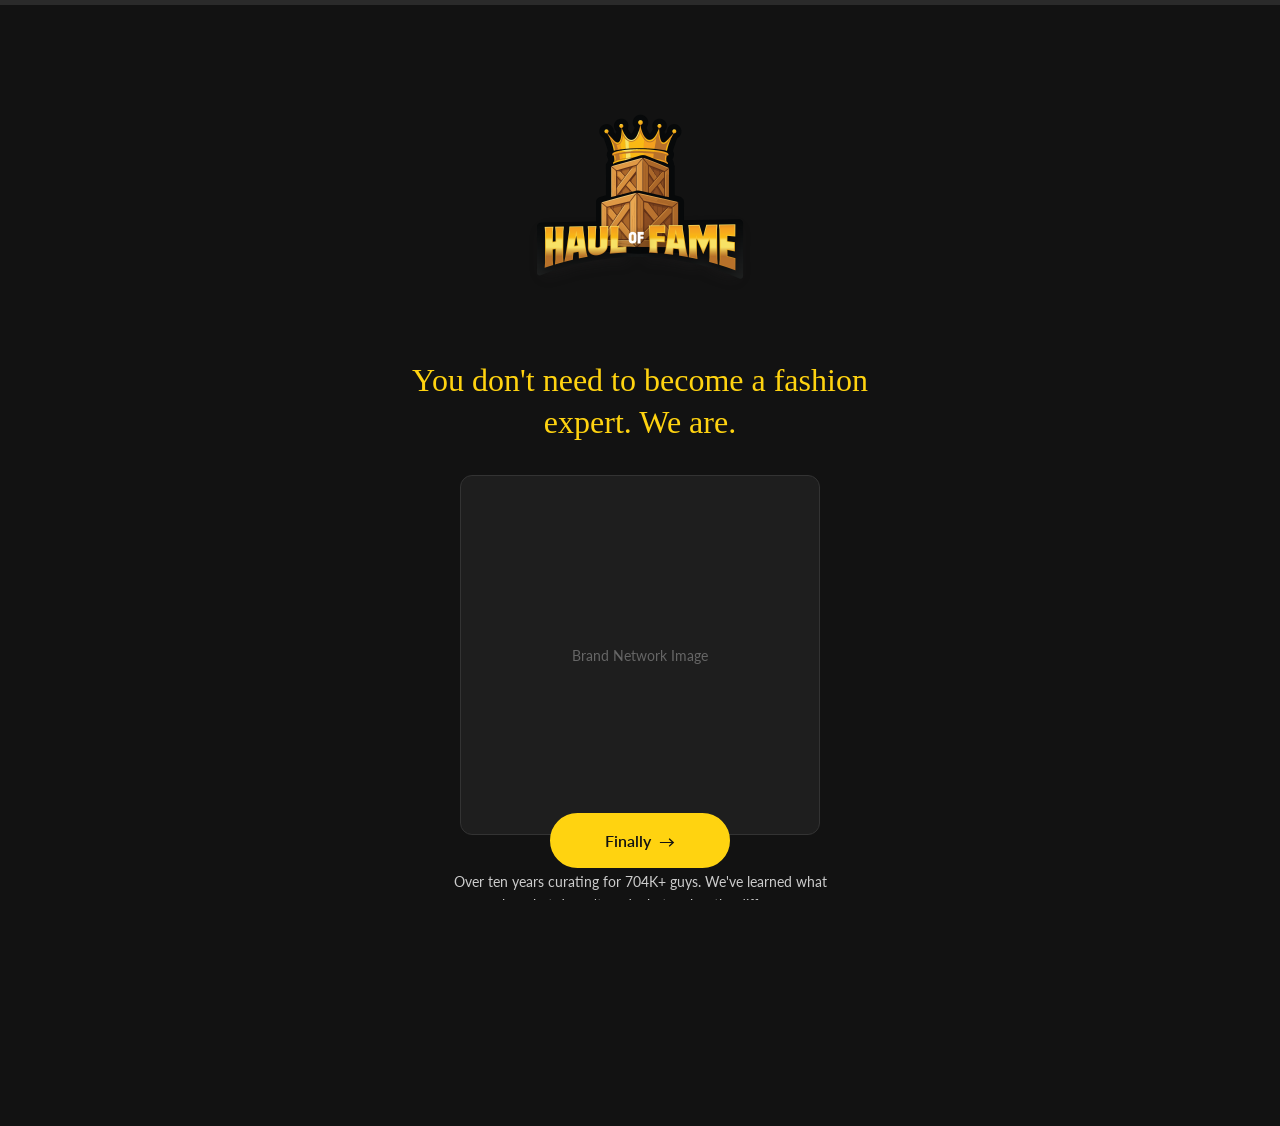
==== quiz.html @ 908c9663 "Add quiz flow, dark theme rebrand, Drawbridge tasks 99-100 - Built 19-step subscription quiz (quiz.h" ====
<!DOCTYPE html>
<html lang="en">
<head>
  <meta charset="UTF-8" />
  <meta name="viewport" content="width=device-width, initial-scale=1.0" />
  <title>Style Quiz | Haul of Fame</title>
  <meta name="description" content="Take the Haul of Fame StyleDNA quiz and discover your perfect subscription plan." />
  <link href="imgs/Starter.png" rel="shortcut icon" type="image/x-icon" />
  <link href="imgs/Starter.png" rel="apple-touch-icon" />

  <!-- Fonts -->
  <link rel="preconnect" href="https://fonts.googleapis.com" />
  <link rel="preconnect" href="https://fonts.gstatic.com" crossorigin />
  <link href="https://fonts.googleapis.com/css2?family=Lato:wght@300;400;700;900&family=Montserrat:wght@400;500;600;700&family=Permanent+Marker&display=swap" rel="stylesheet" />

  <!-- Styles -->
  <link href="css/swiper-bundle.min.css" rel="stylesheet" />
  <link href="css/quiz.css" rel="stylesheet" />
</head>
<body id="qz-body">

  <!-- Progress Bar -->
  <div id="qz-progress-bar">
    <div id="qz-progress-fill"></div>
  </div>

  <!-- Back Button (global, shown on steps 1+) -->
  <button id="qz-back-btn" class="qz-back-btn" aria-label="Go back" style="display:none;">
    <svg width="20" height="20" viewBox="0 0 20 20" fill="none"><path d="M13 16L7 10L13 4" stroke="currentColor" stroke-width="2" stroke-linecap="round" stroke-linejoin="round"/></svg>
  </button>

  <!-- Main Container -->
  <div id="qz-container">

    <!-- ============================================
         STEP 0: INTRO CAROUSEL (6 slides)
         ============================================ -->
    <section id="qz-carousel" class="qz-step" data-step="0">
      <div class="qz-step-content">
        <div class="qz-logo"><img src="imgs/Logo_PNG_Colored_HOF.png" alt="Haul of Fame" /></div>
        <div id="qz-carousel-swiper" class="swiper">
          <div class="swiper-wrapper">

            <!-- Slide 1: Brand Network -->
            <div class="swiper-slide">
              <h1 class="qz-headline">You don't need to become a fashion expert. We are.</h1>
              <div class="qz-img-placeholder" id="qz-slide-img-1">
                <span>Brand Network Image</span>
              </div>
              <p class="qz-carousel-text">Over ten years curating for 704K+ guys. We've learned what works, what doesn't, and what makes the difference.</p>
            </div>

            <!-- Slide 2: Curation -->
            <div class="swiper-slide">
              <h1 class="qz-headline">We Show You Options. You Choose What Ships.</h1>
              <div class="qz-img-placeholder" id="qz-slide-img-2">
                <span>Clothing Options Image</span>
              </div>
              <p class="qz-carousel-text">See everything before it ships. Swap anything you don't like.</p>
            </div>

            <!-- Slide 3: Feedback -->
            <div class="swiper-slide">
              <h1 class="qz-headline">Every Choice You Make Teaches Us More About You.</h1>
              <div class="qz-img-placeholder" id="qz-slide-img-3">
                <span>Feedback Loop Image</span>
              </div>
              <p class="qz-carousel-text">704K+ guys have taught us patterns. Your feedback makes our recommendations smarter. You get better style, we get better at helping you.</p>
            </div>

            <!-- Slide 4: Value -->
            <div class="swiper-slide">
              <h1 class="qz-headline">Better Style Shouldn't Cost a Fortune or Feel Scary.</h1>
              <div class="qz-img-placeholder" id="qz-slide-img-4">
                <span>Membership Value Image</span>
              </div>
              <p class="qz-carousel-text">We cut out middlemen and partner directly with brands, passing the savings to you. Preview everything before it ships. Cancel anytime. You're in complete control.</p>
            </div>

            <!-- Slide 5: Transformation -->
            <div class="swiper-slide">
              <h1 class="qz-headline">"I Have Nothing to Wear" to "I Always Look Good."</h1>
              <div class="qz-img-placeholder" id="qz-slide-img-5">
                <span>Before/After Image</span>
              </div>
              <p class="qz-carousel-text">Better dates. Better meetings. Better days. When you look good consistently, everything else gets easier.</p>
            </div>

            <!-- Slide 6: StyleDNA -->
            <div class="swiper-slide">
              <h1 class="qz-headline">Ready to Unlock Your StyleDNA?</h1>
              <p class="qz-subtext" style="margin-bottom:12px;">We've shown you how we help guys look better. Now let's talk about YOU.</p>
              <div class="qz-img-placeholder" id="qz-slide-img-6">
                <span>StyleDNA Image</span>
              </div>
              <p class="qz-carousel-text">These questions help us know what looks good on you - your build, what you like, how you live.</p>
            </div>

          </div>
          <div class="swiper-pagination" id="qz-carousel-dots"></div>
        </div>
      </div>
      <button id="qz-carousel-btn" class="qz-btn-primary">Finally <span class="qz-arrow">&rarr;</span></button>
    </section>

    <!-- ============================================
         STEP 1: Q1 - What matters most?
         ============================================ -->
    <section id="qz-q1" class="qz-step" data-step="1">
      <div class="qz-step-content">
        <h1 class="qz-headline">You're here for a reason &mdash; better style, better fit, or better value.</h1>
        <h2 class="qz-question-label">What matters most to you?</h2>
        <div class="qz-options-grid qz-grid-2x2">
          <button class="qz-option-card" data-value="saving-time" id="qz-q1-opt1">Saving time</button>
          <button class="qz-option-card" data-value="dressing-better" id="qz-q1-opt2">Dressing better for less</button>
          <button class="qz-option-card" data-value="finding-brands" id="qz-q1-opt3">Finding better brands &amp; fits</button>
          <button class="qz-option-card" data-value="confidence" id="qz-q1-opt4">Building confidence</button>
        </div>
      </div>
      <button class="qz-btn-primary qz-btn-next qz-btn-disabled" disabled>Next <span class="qz-arrow">&rarr;</span></button>
    </section>

    <!-- ============================================
         STEP 2: Q2 - Primary style
         ============================================ -->
    <section id="qz-q2" class="qz-step" data-step="2">
      <div class="qz-step-content">
        <h1 class="qz-headline">Your style is a signal.</h1>
        <p class="qz-subtext">It doesn't just reflect who you are &mdash; it trains people how to treat you. We help you send the right signal, without the stress of figuring it out alone.</p>
        <h2 class="qz-question-label">What's your primary style?</h2>
        <div class="qz-options-grid qz-grid-1col">
          <button class="qz-option-card" data-value="contemporary" id="qz-q2-opt1">
            <span class="qz-option-title">Contemporary</span>
            <span class="qz-option-desc">Minimalist, timeless pieces</span>
          </button>
          <button class="qz-option-card" data-value="streetwear" id="qz-q2-opt2">
            <span class="qz-option-title">Streetwear</span>
            <span class="qz-option-desc">Urban, hip hop-inspired fit</span>
          </button>
          <button class="qz-option-card" data-value="heritage" id="qz-q2-opt3">
            <span class="qz-option-title">Heritage</span>
            <span class="qz-option-desc">Retro, creative, standout pieces</span>
          </button>
        </div>
      </div>
      <button class="qz-btn-primary qz-btn-next qz-btn-disabled" disabled>Next <span class="qz-arrow">&rarr;</span></button>
    </section>

    <!-- ============================================
         STEP 3: COMPLIMENT
         ============================================ -->
    <section id="qz-compliment" class="qz-step" data-step="3">
      <div class="qz-step-content">
        <h1 class="qz-headline">Great choice &mdash; style is personal, but confidence is universal.</h1>

        <!-- Streetwear variant -->
        <div class="qz-compliment-variant" data-style="streetwear">
          <div class="qz-img-placeholder" style="aspect-ratio:4/3;">
            <span>Streetwear Models Image</span>
          </div>
          <h2 class="qz-question-label" style="margin-top:16px;">STREETWEAR</h2>
        </div>

        <!-- Contemporary variant -->
        <div class="qz-compliment-variant" data-style="contemporary" style="display:none;">
          <div class="qz-img-placeholder" style="aspect-ratio:4/3;">
            <span>Contemporary Models Image</span>
          </div>
          <h2 class="qz-question-label" style="margin-top:16px;">CONTEMPORARY</h2>
        </div>

        <!-- Heritage variant -->
        <div class="qz-compliment-variant" data-style="heritage" style="display:none;">
          <div class="qz-img-placeholder" style="aspect-ratio:4/3;">
            <span>Heritage Models Image</span>
          </div>
          <h2 class="qz-question-label" style="margin-top:16px;">HERITAGE</h2>
        </div>

        <p class="qz-subtext">We've styled over 1 million boxes, and here's what we've learned: The #1 reason members stick around? The fit. When it fits right, it feels right. And when you feel right, you show up different.</p>
      </div>
      <button class="qz-btn-primary qz-btn-next">Next <span class="qz-arrow">&rarr;</span></button>
    </section>

    <!-- ============================================
         STEP 4: Q3 - Bottoms fit
         ============================================ -->
    <section id="qz-q3" class="qz-step" data-step="4">
      <div class="qz-step-content">
        <h1 class="qz-headline">Fit is quiet status.</h1>
        <p class="qz-subtext">Fit isn't just about comfort, it's about how you show up. When it's right, people notice &mdash; even if they don't know why.</p>
        <h2 class="qz-question-label">How do you like your bottoms to fit?</h2>
        <div class="qz-options-grid qz-grid-1col">
          <button class="qz-option-card" data-value="skinny-slim" id="qz-q3-opt1">
            <span class="qz-option-title">Skinny / Slim</span>
            <span class="qz-option-desc">Fitted, tapered, sharper silhouette</span>
          </button>
          <button class="qz-option-card" data-value="straight" id="qz-q3-opt2">
            <span class="qz-option-title">Straight</span>
            <span class="qz-option-desc">Balanced, classic, clean line</span>
          </button>
          <button class="qz-option-card" data-value="relaxed" id="qz-q3-opt3">
            <span class="qz-option-title">Relaxed</span>
            <span class="qz-option-desc">Looser fit, laid-back energy</span>
          </button>
        </div>
      </div>
      <button class="qz-btn-primary qz-btn-next qz-btn-disabled" disabled>Next <span class="qz-arrow">&rarr;</span></button>
    </section>

    <!-- ============================================
         STEP 5: Q4 - Colors
         ============================================ -->
    <section id="qz-q4" class="qz-step" data-step="5">
      <div class="qz-step-content">
        <h1 class="qz-headline">Colors carry energy.</h1>
        <p class="qz-subtext">Every color carries a vibe. Neutrals blend in. Bolds stand out. The right mix? That's how people remember you.</p>
        <h2 class="qz-question-label">What colors do you like?</h2>
        <div class="qz-options-grid qz-grid-1col">
          <button class="qz-option-card" data-value="neutral" id="qz-q4-opt1">
            <span class="qz-option-title">Neutral</span>
            <span class="qz-option-desc">Clean, understated, low-key</span>
          </button>
          <button class="qz-option-card" data-value="bold" id="qz-q4-opt2">
            <span class="qz-option-title">Bold</span>
            <span class="qz-option-desc">Bright, vivid, attention-grabbing</span>
          </button>
          <button class="qz-option-card" data-value="both" id="qz-q4-opt3">
            <span class="qz-option-title">Both</span>
            <span class="qz-option-desc">Mix of chill and standout pieces</span>
          </button>
        </div>
      </div>
      <button class="qz-btn-primary qz-btn-next qz-btn-disabled" disabled>Next <span class="qz-arrow">&rarr;</span></button>
    </section>

    <!-- ============================================
         STEP 6: Q5 - Designs
         ============================================ -->
    <section id="qz-q5" class="qz-step" data-step="6">
      <div class="qz-step-content">
        <h1 class="qz-headline">Designs say what you're about &mdash; without saying a word.</h1>
        <h2 class="qz-question-label">What kind of designs feel most like you?</h2>
        <div class="qz-options-grid qz-grid-1col">
          <button class="qz-option-card" data-value="clean" id="qz-q5-opt1">
            <span class="qz-option-title">Clean</span>
            <span class="qz-option-desc">Clean, simple, low-key logos &amp; prints</span>
          </button>
          <button class="qz-option-card" data-value="graphic" id="qz-q5-opt2">
            <span class="qz-option-title">Graphic</span>
            <span class="qz-option-desc">Bold designs, standout energy</span>
          </button>
          <button class="qz-option-card" data-value="both" id="qz-q5-opt3">
            <span class="qz-option-title">Both</span>
            <span class="qz-option-desc">Open to all styles, all moods</span>
          </button>
        </div>
      </div>
      <button class="qz-btn-primary qz-btn-next qz-btn-disabled" disabled>Next <span class="qz-arrow">&rarr;</span></button>
    </section>

    <!-- ============================================
         STEP 7: TIP 1
         ============================================ -->
    <section id="qz-tip1" class="qz-step" data-step="7">
      <div class="qz-step-content">
        <h1 class="qz-headline">Color. Design. Fit. Check.</h1>
        <p class="qz-subtext">93% of members say the main reason they stay is because we nail the fit. A perfect fit = confidence, energy, vibes.</p>
        <div class="qz-img-placeholder" style="max-width:300px; aspect-ratio:3/4;">
          <span>Tip Photo 1</span>
        </div>
      </div>
      <button class="qz-btn-primary qz-btn-next">Next <span class="qz-arrow">&rarr;</span></button>
    </section>

    <!-- ============================================
         STEP 8: Q6 - Top size
         ============================================ -->
    <section id="qz-q6" class="qz-step" data-step="8">
      <div class="qz-step-content">
        <h1 class="qz-headline">Fit isn't just comfort &mdash; it's competence.</h1>
        <p class="qz-subtext">We fine-tune each piece to help you feel sharper, stronger, and ready to move. Literally.</p>
        <h2 class="qz-question-label">What's your preferred top size?</h2>
        <div class="qz-options-grid qz-grid-2col">
          <button class="qz-option-pill" data-value="xs" id="qz-q6-xs">X-Small</button>
          <button class="qz-option-pill" data-value="s" id="qz-q6-s">Small</button>
          <button class="qz-option-pill" data-value="m" id="qz-q6-m">Medium</button>
          <button class="qz-option-pill" data-value="l" id="qz-q6-l">Large</button>
          <button class="qz-option-pill" data-value="xl" id="qz-q6-xl">X-Large</button>
          <button class="qz-option-pill" data-value="2xl" id="qz-q6-2xl">2X-Large</button>
          <button class="qz-option-pill" data-value="3xl" id="qz-q6-3xl" style="grid-column: span 2;">3X-Large</button>
        </div>
      </div>
      <button class="qz-btn-primary qz-btn-next qz-btn-disabled" disabled>Next <span class="qz-arrow">&rarr;</span></button>
    </section>

    <!-- ============================================
         STEP 9: Q7 - Waist + Pant length
         ============================================ -->
    <section id="qz-q7" class="qz-step" data-step="9">
      <div class="qz-step-content">
        <h1 class="qz-headline">People feel when your fit is off.</h1>
        <p class="qz-subtext">We fix that. Because quiet confidence starts with pants that actually fit.</p>

        <h2 class="qz-question-label">What's your waist size?</h2>
        <div class="qz-options-grid qz-grid-3col" data-group="waistSize">
          <button class="qz-option-pill" data-value="28">28</button>
          <button class="qz-option-pill" data-value="29">29</button>
          <button class="qz-option-pill" data-value="30">30</button>
          <button class="qz-option-pill" data-value="31">31</button>
          <button class="qz-option-pill" data-value="32">32</button>
          <button class="qz-option-pill" data-value="33">33</button>
          <button class="qz-option-pill" data-value="34">34</button>
          <button class="qz-option-pill" data-value="36">36</button>
          <button class="qz-option-pill" data-value="38">38</button>
          <button class="qz-option-pill" data-value="40">40</button>
          <button class="qz-option-pill" data-value="42">42</button>
          <button class="qz-option-pill" data-value="44">44</button>
        </div>

        <h2 class="qz-question-label" style="margin-top:24px;">What's your desired pant length?</h2>
        <div class="qz-options-grid qz-grid-3col" data-group="pantLength">
          <button class="qz-option-pill" data-value="30">30</button>
          <button class="qz-option-pill" data-value="32">32</button>
          <button class="qz-option-pill" data-value="34">34</button>
        </div>
      </div>
      <button class="qz-btn-primary qz-btn-next qz-btn-disabled" disabled>Next <span class="qz-arrow">&rarr;</span></button>
    </section>

    <!-- ============================================
         STEP 10: Q8 - Shoe size
         ============================================ -->
    <section id="qz-q8" class="qz-step" data-step="10">
      <div class="qz-step-content">
        <h1 class="qz-headline">Your shoes finish the story.</h1>
        <p class="qz-subtext">We help you build full fits &mdash; not half-baked looks.</p>
        <h2 class="qz-question-label">What's your shoe size?</h2>
        <div class="qz-options-grid qz-grid-3col">
          <button class="qz-option-pill" data-value="7">7</button>
          <button class="qz-option-pill" data-value="7.5">7.5</button>
          <button class="qz-option-pill" data-value="8">8</button>
          <button class="qz-option-pill" data-value="8.5">8.5</button>
          <button class="qz-option-pill" data-value="9">9</button>
          <button class="qz-option-pill" data-value="9.5">9.5</button>
          <button class="qz-option-pill" data-value="10">10</button>
          <button class="qz-option-pill" data-value="10.5">10.5</button>
          <button class="qz-option-pill" data-value="11">11</button>
          <button class="qz-option-pill" data-value="11.5">11.5</button>
          <button class="qz-option-pill" data-value="12">12</button>
          <button class="qz-option-pill" data-value="13">13</button>
          <button class="qz-option-pill" data-value="14">14</button>
          <button class="qz-option-pill" data-value="other">Other</button>
        </div>
      </div>
      <button class="qz-btn-primary qz-btn-next qz-btn-disabled" disabled>Next <span class="qz-arrow">&rarr;</span></button>
    </section>

    <!-- ============================================
         STEP 11: Q9 - Height + Weight sliders
         ============================================ -->
    <section id="qz-q9" class="qz-step" data-step="11">
      <div class="qz-step-content">
        <h1 class="qz-headline">Brands use size charts &mdash; we use your measurements.</h1>
        <p class="qz-subtext">So you get what actually fits.</p>

        <div class="qz-slider-group">
          <h2 class="qz-question-label" style="text-align:left;">What's your height?</h2>
          <div class="qz-slider-header">
            <span class="qz-slider-label">Height</span>
            <span class="qz-slider-value" id="qz-height-value">5'8"</span>
          </div>
          <input type="range" class="qz-range" id="qz-height-slider" min="58" max="80" value="68" step="1" />
          <div class="qz-slider-hint" id="qz-height-hint">5'8"</div>
        </div>

        <div class="qz-slider-group">
          <h2 class="qz-question-label" style="text-align:left;">What's your weight?</h2>
          <div class="qz-slider-header">
            <span class="qz-slider-label">Weight</span>
            <span class="qz-slider-value" id="qz-weight-value">170 lbs</span>
          </div>
          <input type="range" class="qz-range" id="qz-weight-slider" min="100" max="350" value="170" step="5" />
          <div class="qz-slider-hint" id="qz-weight-hint">170 lbs</div>
        </div>
      </div>
      <button class="qz-btn-primary qz-btn-next">Next <span class="qz-arrow">&rarr;</span></button>
    </section>

    <!-- ============================================
         STEP 12: TIP 2
         ============================================ -->
    <section id="qz-tip2" class="qz-step" data-step="12">
      <div class="qz-step-content">
        <h1 class="qz-headline">One size doesn't fit all.</h1>
        <p class="qz-subtext">Forget the guesswork. We build boxes to fit you &mdash; not a generic chart. The result? More wears, fewer regrets.</p>
        <div class="qz-img-placeholder" style="max-width:300px; aspect-ratio:3/4;">
          <span>Tip Photo 2</span>
        </div>
      </div>
      <button class="qz-btn-primary qz-btn-next">Next <span class="qz-arrow">&rarr;</span></button>
    </section>

    <!-- ============================================
         STEP 13: Q10 - Brand selection
         ============================================ -->
    <section id="qz-q10" class="qz-step" data-step="13">
      <div class="qz-step-content">
        <h1 class="qz-headline">Get premium brands &mdash; for half the price.</h1>
        <p class="qz-subtext">Because flexing smart is better than flexing loud.</p>
        <h2 class="qz-question-label">What brands and shops feel most like you?</h2>
        <p class="qz-brands-counter">Select up to 6</p>
        <div class="qz-brands-wrap">
          <button class="qz-brand-pill" data-value="adidas">adidas</button>
          <button class="qz-brand-pill" data-value="american-eagle">American Eagle</button>
          <button class="qz-brand-pill" data-value="banks-journal">Banks Journal</button>
          <button class="qz-brand-pill" data-value="ben-sherman">Ben Sherman</button>
          <button class="qz-brand-pill" data-value="brixton">Brixton</button>
          <button class="qz-brand-pill" data-value="calvin-klein">Calvin Klein</button>
          <button class="qz-brand-pill" data-value="champion">Champion</button>
          <button class="qz-brand-pill" data-value="citi-trends">Citi Trends</button>
          <button class="qz-brand-pill" data-value="cookies">Cookies</button>
          <button class="qz-brand-pill" data-value="crooks-castles">Crooks &amp; Castles</button>
          <button class="qz-brand-pill" data-value="dl1961">DL1961</button>
          <button class="qz-brand-pill" data-value="diamond">Diamond</button>
          <button class="qz-brand-pill" data-value="elwood">Elwood</button>
          <button class="qz-brand-pill" data-value="foot-locker">Foot Locker</button>
          <button class="qz-brand-pill" data-value="hm">H&amp;M</button>
          <button class="qz-brand-pill" data-value="herschel">Herschel</button>
          <button class="qz-brand-pill" data-value="huf">HUF</button>
          <button class="qz-brand-pill" data-value="hurley">Hurley</button>
          <button class="qz-brand-pill" data-value="jack-jones">Jack &amp; Jones</button>
          <button class="qz-brand-pill" data-value="joes">Joe's</button>
          <button class="qz-brand-pill" data-value="katin">Katin</button>
          <button class="qz-brand-pill" data-value="levis">Levi's</button>
          <button class="qz-brand-pill" data-value="macys">Macy's</button>
          <button class="qz-brand-pill" data-value="market">MARKET</button>
          <button class="qz-brand-pill" data-value="new-balance">New Balance</button>
          <button class="qz-brand-pill" data-value="nike">Nike</button>
          <button class="qz-brand-pill" data-value="nixon">Nixon</button>
          <button class="qz-brand-pill" data-value="nordstrom">Nordstrom</button>
          <button class="qz-brand-pill" data-value="pacsun">Pacsun</button>
          <button class="qz-brand-pill" data-value="playboy">Playboy</button>
          <button class="qz-brand-pill" data-value="primitive">Primitive</button>
          <button class="qz-brand-pill" data-value="puma">Puma</button>
          <button class="qz-brand-pill" data-value="ralph-lauren">Ralph Lauren</button>
          <button class="qz-brand-pill" data-value="staple">Staple</button>
          <button class="qz-brand-pill" data-value="stussy">Stussy</button>
          <button class="qz-brand-pill" data-value="the-hundreds">The Hundreds</button>
          <button class="qz-brand-pill" data-value="tillys">Tillys</button>
          <button class="qz-brand-pill" data-value="tommy-hilfiger">Tommy Hilfiger</button>
          <button class="qz-brand-pill" data-value="undefeated">Undefeated</button>
          <button class="qz-brand-pill" data-value="urban-outfitters">Urban Outfitters</button>
          <button class="qz-brand-pill" data-value="vans">Vans</button>
          <button class="qz-brand-pill" data-value="zara">Zara</button>
          <button class="qz-brand-pill" data-value="zumiez">Zumiez</button>
        </div>
        <p class="qz-subtext" style="margin-top:16px;">We place large orders with brands to create serious savings for our Members &mdash; and to introduce them to their new favorite brands.</p>
      </div>
      <button class="qz-btn-primary qz-btn-next">Next <span class="qz-arrow">&rarr;</span></button>
    </section>

    <!-- ============================================
         STEP 14: Q11 - Email
         ============================================ -->
    <section id="qz-q11" class="qz-step" data-step="14">
      <div class="qz-step-content">
        <h1 class="qz-headline">Let's lock in your style journey.</h1>
        <p class="qz-subtext">We send secret drops, early access, and box upgrades. If you're serious about leveling-up, this is how you stay one step ahead.</p>
        <h2 class="qz-question-label">What's your email?</h2>
        <div class="qz-input-group">
          <input type="email" class="qz-input" id="qz-email-input" placeholder="Your email" autocomplete="email" />
          <p class="qz-input-error-msg" id="qz-email-error">Please enter a valid email address.</p>
        </div>
      </div>
      <button class="qz-btn-primary qz-btn-next qz-btn-disabled" disabled>Next <span class="qz-arrow">&rarr;</span></button>
    </section>

    <!-- ============================================
         STEP 15: Q12 - Phone (optional)
         ============================================ -->
    <section id="qz-q12" class="qz-step" data-step="15">
      <div class="qz-step-content">
        <h1 class="qz-headline">Unlock VIP Mode</h1>
        <p class="qz-subtext">Get text notifications about new brands, exclusives, member perks, promotions and more.</p>
        <h2 class="qz-question-label">What's your number?</h2>
        <div class="qz-input-group">
          <input type="tel" class="qz-input" id="qz-phone-input" placeholder="Cell Number" autocomplete="tel" />
        </div>
        <div class="qz-checkbox-wrap">
          <input type="checkbox" id="qz-vip-checkbox" />
          <label class="qz-checkbox-label" for="qz-vip-checkbox">Check this box for exclusive VIP offers! By clicking this checkbox, you agree to receive recurring automated promotional and personalized marketing text messages from Haul of Fame at this cell number. Consent is not a condition of any purchase. Reply HELP for help and STOP to cancel.</label>
        </div>
      </div>
      <div class="qz-btn-wrap">
        <button class="qz-btn-primary qz-btn-next">Next <span class="qz-arrow">&rarr;</span></button>
        <button class="qz-btn-secondary qz-btn-skip">Skip And Miss Out On VIP Mode</button>
      </div>
    </section>

    <!-- ============================================
         STEP 16: Q13 - Birthday (optional)
         ============================================ -->
    <section id="qz-q13" class="qz-step" data-step="16">
      <div class="qz-step-content">
        <h1 class="qz-headline">Your Fit Day, Upgraded</h1>
        <p class="qz-subtext">Stylists remember birthdays. Give us a reason to surprise you. Being well-dressed should come with perks.</p>
        <h2 class="qz-question-label">When's your birthday?</h2>
        <div class="qz-input-group">
          <input type="text" class="qz-input" id="qz-birthday-input" placeholder="MM/DD/YYYY" maxlength="10" />
          <p class="qz-input-hint">MM/DD/YYYY</p>
        </div>
      </div>
      <div class="qz-btn-wrap">
        <button class="qz-btn-primary qz-btn-next">Reveal My StyleDNA <span class="qz-arrow">&rarr;</span></button>
        <button class="qz-btn-secondary qz-btn-skip">Skip And Reveal My StyleDNA</button>
      </div>
    </section>

    <!-- ============================================
         STEP 17: SUMMARY - StyleDNA
         ============================================ -->
    <section id="qz-summary" class="qz-step" data-step="17">
      <div class="qz-step-content">
        <div class="qz-summary-card">
          <!-- Hero -->
          <div class="qz-summary-hero">
            <div>
              <p class="qz-summary-hero-label">YOU ARE</p>
              <h1 class="qz-summary-archetype" id="qz-summary-archetype-name">The Architect</h1>
            </div>
          </div>

          <!-- Tags -->
          <div class="qz-summary-body">
            <div class="qz-tags-row" id="qz-summary-tags"></div>

            <!-- Description -->
            <div class="qz-summary-section">
              <p id="qz-summary-archetype-desc" style="font-size:15px; color:var(--qz-text); font-weight:600; margin-bottom:12px;">Clean fits. Simple choices. Always looks good.</p>
            </div>

            <!-- Your Style Mission -->
            <div class="qz-summary-section">
              <h3 class="qz-summary-section-title">Your Style Mission</h3>
              <p style="font-size:14px; color:var(--qz-text-light); line-height:1.6;">Your style journey is about adding layers to what you've already built. You've got the foundation covered &mdash; now it's time to experiment with your comfort zone. We'll introduce pieces that elevate who you are.</p>
            </div>

            <!-- Traits -->
            <div class="qz-summary-section">
              <h3 class="qz-summary-section-title">Your Traits</h3>
              <div class="qz-traits-wrap" id="qz-summary-traits"></div>
            </div>

            <!-- StyleDNA Stats -->
            <div class="qz-summary-section">
              <h3 class="qz-summary-section-title">Your StyleDNA</h3>

              <div class="qz-stat-bar-group">
                <div class="qz-stat-bar-label">Creative Expression</div>
                <div class="qz-stat-bar-sublabels"><span>Understated</span><span>Expressive</span></div>
                <div class="qz-stat-bar-track"><div class="qz-stat-bar-fill" id="qz-stat-creative-fill" style="width:0%"></div></div>
                <div class="qz-stat-bar-value" id="qz-stat-creative-value">0%</div>
              </div>

              <div class="qz-stat-bar-group">
                <div class="qz-stat-bar-label">Trend Awareness</div>
                <div class="qz-stat-bar-sublabels"><span>Timeless</span><span>Trendsetter</span></div>
                <div class="qz-stat-bar-track"><div class="qz-stat-bar-fill" id="qz-stat-trend-fill" style="width:0%"></div></div>
                <div class="qz-stat-bar-value" id="qz-stat-trend-value">0%</div>
              </div>

              <div class="qz-stat-bar-group">
                <div class="qz-stat-bar-label">Wardrobe Flexibility</div>
                <div class="qz-stat-bar-sublabels"><span>Focused</span><span>Versatile</span></div>
                <div class="qz-stat-bar-track"><div class="qz-stat-bar-fill" id="qz-stat-wardrobe-fill" style="width:0%"></div></div>
                <div class="qz-stat-bar-value" id="qz-stat-wardrobe-value">0%</div>
              </div>
            </div>

            <!-- We've Got You Covered -->
            <div class="qz-summary-section">
              <h3 class="qz-summary-section-title">We've Got You Covered</h3>
              <ul class="qz-checklist">
                <li>$60-$305/month, all pricing upfront</li>
                <li>All sizes XS-3XL available</li>
                <li>Cancel anytime, no commitment</li>
                <li>Swap months whenever you want</li>
                <li>You choose everything that ships</li>
              </ul>
            </div>
          </div>
        </div>
      </div>
      <button class="qz-btn-primary qz-btn-next" style="position:relative; bottom:auto; left:auto; transform:none; margin:24px auto;">See My Plan Options <span class="qz-arrow">&rarr;</span></button>
    </section>

    <!-- ============================================
         STEP 18: PLAN SELECTION
         ============================================ -->
    <section id="qz-plans" class="qz-step" data-step="18">
      <div class="qz-step-content">
        <div class="qz-logo" style="margin-bottom:8px;"><img src="imgs/Logo_PNG_Colored_HOF.png" alt="Haul of Fame" /></div>
        <h1 class="qz-plans-header">A Plan For Every Budget</h1>
        <p class="qz-plans-sub">Get your first package within 2 weeks! Includes some of the Estimated U.S. Shipping for members.</p>

        <!-- Plan: Haul of Famer (Featured) -->
        <div class="qz-plan-card qz-plan-featured" id="qz-plan-hof">
          <h2 class="qz-plan-name">Haul of Famer</h2>
          <p class="qz-plan-items">6-8 items per box</p>
          <div class="qz-plan-pricing">
            <span class="qz-plan-price-label">Your Price</span>
            <span class="qz-plan-price-value">$305</span>
          </div>
          <div class="qz-plan-pricing">
            <span class="qz-plan-price-label">Retail Value</span>
            <span class="qz-plan-msrp">$575+</span>
          </div>
          <button class="qz-plan-btn">Start Styling</button>
        </div>

        <!-- Plan: All Star -->
        <div class="qz-plan-card" id="qz-plan-allstar">
          <h2 class="qz-plan-name">The All Star</h2>
          <p class="qz-plan-items">4-5 items per box</p>
          <div class="qz-plan-pricing">
            <span class="qz-plan-price-label">Your Price</span>
            <span class="qz-plan-price-value">$225</span>
          </div>
          <div class="qz-plan-pricing">
            <span class="qz-plan-price-label">Retail Value</span>
            <span class="qz-plan-msrp">$400+</span>
          </div>
          <button class="qz-plan-btn">Start Styling</button>
        </div>

        <!-- Plan: Starter -->
        <div class="qz-plan-card" id="qz-plan-starter">
          <h2 class="qz-plan-name">The Starter</h2>
          <p class="qz-plan-items">3-4 items per box</p>
          <div class="qz-plan-pricing">
            <span class="qz-plan-price-label">Your Price</span>
            <span class="qz-plan-price-value">$165</span>
          </div>
          <div class="qz-plan-pricing">
            <span class="qz-plan-price-label">Retail Value</span>
            <span class="qz-plan-msrp">$300+</span>
          </div>
          <button class="qz-plan-btn">Start Styling</button>
        </div>

        <!-- Plan: Rookie -->
        <div class="qz-plan-card" id="qz-plan-rookie">
          <h2 class="qz-plan-name">The Rookie</h2>
          <p class="qz-plan-items">2-3 items per box</p>
          <div class="qz-plan-pricing">
            <span class="qz-plan-price-label">Your Price</span>
            <span class="qz-plan-price-value">$105</span>
          </div>
          <div class="qz-plan-pricing">
            <span class="qz-plan-price-label">Retail Value</span>
            <span class="qz-plan-msrp">$200+</span>
          </div>
          <button class="qz-plan-btn">Start Styling</button>
        </div>

        <!-- Info Section -->
        <div class="qz-divider"></div>
        <div style="text-align:center; margin-bottom:32px;">
          <h2 class="qz-headline" style="font-size:22px;">Don't worry, you can upgrade or downgrade your plan at any time.</h2>
          <p class="qz-subtext">Haul of Fame sends you a monthly package based on the style profile and preferences you create.</p>
        </div>

        <div style="display:grid; gap:12px; margin-bottom:32px;">
          <div style="display:flex; align-items:center; gap:12px; font-size:14px; color:var(--qz-text);">
            <span style="font-size:18px; color:var(--qz-accent);">&#10003;</span> Top streetwear brands
          </div>
          <div style="display:flex; align-items:center; gap:12px; font-size:14px; color:var(--qz-text);">
            <span style="font-size:18px; color:var(--qz-accent);">&#10003;</span> No long-term commitments
          </div>
          <div style="display:flex; align-items:center; gap:12px; font-size:14px; color:var(--qz-text);">
            <span style="font-size:18px; color:var(--qz-accent);">&#10003;</span> Keep it all without paying extra
          </div>
          <div style="display:flex; align-items:center; gap:12px; font-size:14px; color:var(--qz-text);">
            <span style="font-size:18px; color:var(--qz-accent);">&#10003;</span> Free shipping to continental U.S.
          </div>
          <div style="display:flex; align-items:center; gap:12px; font-size:14px; color:var(--qz-text);">
            <span style="font-size:18px; color:var(--qz-accent);">&#10003;</span> Stylists available around the clock
          </div>
        </div>

        <!-- FAQ -->
        <div class="qz-faq-section">
          <h2 class="qz-faq-title">Got A Question?</h2>

          <div class="qz-faq-item">
            <button class="qz-faq-question">Have a specific need?</button>
            <div class="qz-faq-answer"><p>Reach out to our styling team and we'll work with you to find the perfect fit for your needs and preferences.</p></div>
          </div>

          <div class="qz-faq-item">
            <button class="qz-faq-question">What's in my first package?</button>
            <div class="qz-faq-answer"><p>Your first package includes a curated selection of streetwear pieces based on your StyleDNA quiz results. The number of items depends on your chosen plan.</p></div>
          </div>

          <div class="qz-faq-item">
            <button class="qz-faq-question">Can I change my Style Type?</button>
            <div class="qz-faq-answer"><p>Yes! You can update your style preferences at any time through your member portal. Your stylist will adjust future boxes accordingly.</p></div>
          </div>

          <div class="qz-faq-item">
            <button class="qz-faq-question">How do I choose my Bonus?</button>
            <div class="qz-faq-answer"><p>After your first box, you'll get access to bonus item selections each month. Preview and pick your favorites before they ship.</p></div>
          </div>

          <div class="qz-faq-item">
            <button class="qz-faq-question">Can I upgrade my subscription?</button>
            <div class="qz-faq-answer"><p>Absolutely. You can upgrade or downgrade your plan at any time. Changes take effect on your next billing cycle.</p></div>
          </div>

          <div class="qz-faq-item">
            <button class="qz-faq-question">Do you make deliveries?</button>
            <div class="qz-faq-answer"><p>Yes, we ship to all 50 U.S. states. Continental U.S. shipping is free. Alaska and Hawaii may have additional shipping charges.</p></div>
          </div>

          <div class="qz-faq-item">
            <button class="qz-faq-question">Can I exchange an item?</button>
            <div class="qz-faq-answer"><p>We offer easy exchanges within 7 days of delivery. Simply contact our support team and we'll get you the right size or style.</p></div>
          </div>

          <div class="qz-faq-item">
            <button class="qz-faq-question">Can I cancel my subscription?</button>
            <div class="qz-faq-answer"><p>Yes, you can cancel anytime with no penalties. Just head to your account settings or contact our support team.</p></div>
          </div>

          <div class="qz-faq-item">
            <button class="qz-faq-question">Do you make international deliveries?</button>
            <div class="qz-faq-answer"><p>Currently, we only ship within the United States. We're working on expanding internationally in the near future.</p></div>
          </div>

          <div class="qz-faq-item">
            <button class="qz-faq-question">How does the pricing system work?</button>
            <div class="qz-faq-answer"><p>Each plan has a fixed monthly price. You get items worth significantly more than your subscription cost. No hidden fees, no surprises.</p></div>
          </div>
        </div>

        <!-- Footer -->
        <div style="text-align:center; padding:40px 0 20px; font-size:12px; color:var(--qz-text-light);">
          HAUL OF FAME
        </div>

      </div>
    </section>

  </div><!-- /qz-container -->

  <!-- Scripts -->
  <script src="js/swiper-bundle.min.js"></script>
  <script src="js/quiz.js"></script>

</body>
</html>
---- css/quiz.css ----
/* ============================================
   HAUL OF FAME - SUBSCRIPTION QUIZ STYLES
   Dark Theme: #121212 bg, #ffd310 accents, white text
   ============================================ */

/* --- CSS Variables --- */
:root {
  --qz-bg: #121212;
  --qz-accent: #ffd310;
  --qz-accent-hover: #ffe04d;
  --qz-text: #ffffff;
  --qz-text-light: #cccccc;
  --qz-card-bg: #1e1e1e;
  --qz-border: #333333;
  --qz-border-light: #2a2a2a;
  --qz-progress-track: #2a2a2a;
  --qz-error: #ff5252;
  --qz-success: #4caf50;
  --qz-radius-card: 16px;
  --qz-radius-pill: 999px;
  --qz-radius-btn: 999px;
  --qz-transition: 300ms ease-out;
  --qz-max-width: 500px;
  --qz-font-heading: 'Permanent Marker', cursive;
  --qz-font-sans: 'Lato', 'Montserrat', -apple-system, BlinkMacSystemFont, sans-serif;
}

/* --- Reset & Base --- */
*, *::before, *::after {
  box-sizing: border-box;
  margin: 0;
  padding: 0;
}

html, body {
  height: 100%;
  width: 100%;
  overflow-x: hidden;
}

body {
  background-color: var(--qz-bg);
  color: var(--qz-text);
  font-family: var(--qz-font-sans);
  font-size: 16px;
  line-height: 1.5;
  -webkit-font-smoothing: antialiased;
  -moz-osx-font-smoothing: grayscale;
}

/* --- Back Button --- */
.qz-back-btn {
  position: fixed;
  top: 18px;
  left: 16px;
  z-index: 1001;
  display: flex;
  align-items: center;
  justify-content: center;
  width: 40px;
  height: 40px;
  background: var(--qz-card-bg);
  border: 1px solid var(--qz-border);
  border-radius: 50%;
  color: var(--qz-text);
  cursor: pointer;
  transition: background 0.2s ease, border-color 0.2s ease;
  -webkit-tap-highlight-color: transparent;
}

.qz-back-btn:hover {
  background: var(--qz-border);
  border-color: var(--qz-accent);
}

/* --- Progress Bar --- */
#qz-progress-bar {
  position: fixed;
  top: 0;
  left: 0;
  width: 100%;
  height: 5px;
  background: var(--qz-progress-track);
  z-index: 1000;
}

#qz-progress-fill {
  height: 100%;
  width: 0%;
  background: var(--qz-accent);
  transition: width 0.4s ease;
}

/* --- Main Container --- */
#qz-container {
  position: relative;
  width: 100%;
  min-height: 100vh;
}

/* --- Quiz Logo/Nav --- */
.qz-nav {
  width: 100%;
  max-width: var(--qz-max-width);
  display: flex;
  align-items: center;
  justify-content: center;
  margin-bottom: 24px;
}

.qz-nav-logo {
  height: 50px;
  width: auto;
  object-fit: contain;
}

/* --- Step Sections --- */
.qz-step {
  display: none;
  min-height: 100vh;
  width: 100%;
  padding: 60px 24px 120px;
  flex-direction: column;
  align-items: center;
}

.qz-step.qz-active {
  display: flex;
}

/* Fade transitions */
.qz-step.qz-fade-in {
  animation: qzFadeIn var(--qz-transition) forwards;
}

.qz-step.qz-fade-out {
  animation: qzFadeOut var(--qz-transition) forwards;
}

@keyframes qzFadeIn {
  from { opacity: 0; transform: translateY(20px); }
  to { opacity: 1; transform: translateY(0); }
}

@keyframes qzFadeOut {
  from { opacity: 1; transform: translateY(0); }
  to { opacity: 0; transform: translateY(-20px); }
}

/* --- Step Content --- */
.qz-step-content {
  width: 100%;
  max-width: var(--qz-max-width);
  display: flex;
  flex-direction: column;
  align-items: center;
  flex: 1;
}

/* --- Typography --- */
.qz-headline {
  font-family: var(--qz-font-heading);
  font-style: normal;
  font-weight: 400;
  font-size: 28px;
  line-height: 1.3;
  color: var(--qz-accent);
  text-align: center;
  margin-bottom: 12px;
}

.qz-subtext {
  font-family: var(--qz-font-sans);
  font-size: 14px;
  line-height: 1.6;
  color: var(--qz-text-light);
  text-align: center;
  margin-bottom: 28px;
  max-width: 420px;
}

.qz-question-label {
  font-family: var(--qz-font-sans);
  font-weight: 700;
  font-size: 18px;
  color: var(--qz-text);
  text-align: center;
  margin-bottom: 24px;
}

.qz-logo {
  text-align: center;
  margin-bottom: 24px;
}

.qz-logo img {
  width: 250px;
  height: auto;
  object-fit: contain;
}

/* --- Option Cards --- */
.qz-options-grid {
  display: grid;
  gap: 12px;
  width: 100%;
  max-width: var(--qz-max-width);
  margin-bottom: 24px;
}

.qz-grid-2x2 {
  grid-template-columns: 1fr 1fr;
}

.qz-grid-1col {
  grid-template-columns: 1fr;
}

.qz-grid-2col {
  grid-template-columns: 1fr 1fr;
}

.qz-grid-3col {
  grid-template-columns: 1fr 1fr 1fr;
}

.qz-option-card {
  display: flex;
  flex-direction: column;
  align-items: center;
  justify-content: center;
  padding: 20px 16px;
  background: var(--qz-card-bg);
  border: 1px solid var(--qz-border);
  border-radius: var(--qz-radius-card);
  cursor: pointer;
  transition: all 0.2s ease;
  text-align: center;
  font-family: var(--qz-font-sans);
  font-size: 15px;
  font-weight: 500;
  color: var(--qz-text);
  user-select: none;
  -webkit-tap-highlight-color: transparent;
}

.qz-option-card:hover {
  border-color: var(--qz-accent);
  box-shadow: 0 2px 8px rgba(255, 211, 16, 0.12);
}

.qz-option-card.qz-selected {
  background: var(--qz-accent);
  color: #121212;
  border-color: var(--qz-accent);
}

.qz-option-card .qz-option-title {
  font-weight: 600;
  font-size: 15px;
  margin-bottom: 4px;
}

.qz-option-card .qz-option-desc {
  font-size: 12px;
  font-weight: 400;
  color: var(--qz-text-light);
  line-height: 1.4;
}

.qz-option-card.qz-selected .qz-option-desc {
  color: rgba(18, 18, 18, 0.7);
}

/* Small pill option (for sizes, shoes, waist) */
.qz-option-pill {
  display: flex;
  align-items: center;
  justify-content: center;
  padding: 12px 16px;
  background: var(--qz-card-bg);
  border: 1px solid var(--qz-border);
  border-radius: var(--qz-radius-pill);
  cursor: pointer;
  transition: all 0.2s ease;
  font-family: var(--qz-font-sans);
  font-size: 14px;
  font-weight: 500;
  color: var(--qz-text);
  user-select: none;
  -webkit-tap-highlight-color: transparent;
}

.qz-option-pill:hover {
  border-color: var(--qz-accent);
}

.qz-option-pill.qz-selected {
  background: var(--qz-accent);
  color: #121212;
  border-color: var(--qz-accent);
}

/* Brand pill (for Q10) */
.qz-brand-pill {
  display: inline-flex;
  align-items: center;
  justify-content: center;
  padding: 10px 18px;
  background: var(--qz-card-bg);
  border: 1px solid var(--qz-border);
  border-radius: var(--qz-radius-pill);
  cursor: pointer;
  transition: all 0.2s ease;
  font-family: var(--qz-font-sans);
  font-size: 13px;
  font-weight: 600;
  color: var(--qz-text);
  user-select: none;
  white-space: nowrap;
  -webkit-tap-highlight-color: transparent;
}

.qz-brand-pill:hover {
  border-color: var(--qz-accent);
}

.qz-brand-pill.qz-selected {
  background: var(--qz-accent);
  color: #121212;
  border-color: var(--qz-accent);
}

.qz-brand-pill.qz-disabled {
  opacity: 0.4;
  cursor: not-allowed;
}

.qz-brands-wrap {
  display: flex;
  flex-wrap: wrap;
  gap: 8px;
  justify-content: center;
  width: 100%;
  max-width: var(--qz-max-width);
  margin-bottom: 24px;
}

.qz-brands-counter {
  font-size: 14px;
  color: var(--qz-text-light);
  text-align: center;
  margin-bottom: 16px;
}

/* --- CTA Buttons --- */
.qz-btn-primary {
  display: inline-flex;
  align-items: center;
  justify-content: center;
  gap: 8px;
  padding: 16px 40px;
  background: var(--qz-accent);
  color: #121212;
  border: 2px solid var(--qz-accent);
  border-radius: var(--qz-radius-btn);
  font-family: var(--qz-font-sans);
  font-size: 16px;
  font-weight: 600;
  cursor: pointer;
  transition: all 0.2s ease;
  user-select: none;
  -webkit-tap-highlight-color: transparent;
  position: fixed;
  bottom: 32px;
  left: 50%;
  transform: translateX(-50%);
  z-index: 100;
  min-width: 180px;
}

.qz-btn-primary:hover {
  background: var(--qz-accent-hover);
  border-color: var(--qz-accent-hover);
}

.qz-btn-primary:disabled,
.qz-btn-primary.qz-btn-disabled {
  background: #444444;
  border-color: #444444;
  color: #888888;
  cursor: not-allowed;
}

.qz-btn-secondary {
  display: inline-flex;
  align-items: center;
  justify-content: center;
  gap: 8px;
  padding: 14px 32px;
  background: transparent;
  color: var(--qz-accent);
  border: 2px solid var(--qz-accent);
  border-radius: var(--qz-radius-btn);
  font-family: var(--qz-font-sans);
  font-size: 14px;
  font-weight: 600;
  cursor: pointer;
  transition: all 0.2s ease;
  user-select: none;
  -webkit-tap-highlight-color: transparent;
}

.qz-btn-secondary:hover {
  background: var(--qz-accent);
  color: #121212;
}

/* Bottom button wrapper for multiple buttons */
.qz-btn-wrap {
  position: fixed;
  bottom: 32px;
  left: 50%;
  transform: translateX(-50%);
  z-index: 100;
  display: flex;
  flex-direction: column;
  align-items: center;
  gap: 12px;
}

.qz-btn-wrap .qz-btn-primary,
.qz-btn-wrap .qz-btn-secondary {
  position: static;
  transform: none;
}

/* --- Text Inputs --- */
.qz-input-group {
  width: 100%;
  max-width: var(--qz-max-width);
  margin-bottom: 24px;
}

.qz-input {
  width: 100%;
  padding: 12px 0;
  border: none;
  border-bottom: 2px solid var(--qz-border);
  background: transparent;
  font-family: var(--qz-font-sans);
  font-size: 16px;
  color: var(--qz-text);
  outline: none;
  transition: border-color 0.2s ease;
}

.qz-input::placeholder {
  color: #666666;
}

.qz-input:focus {
  border-bottom-color: var(--qz-accent);
}

.qz-input.qz-input-error {
  border-bottom-color: var(--qz-error);
}

.qz-input-hint {
  font-size: 12px;
  color: var(--qz-text-light);
  margin-top: 6px;
}

.qz-input-error-msg {
  font-size: 12px;
  color: var(--qz-error);
  margin-top: 6px;
  display: none;
}

.qz-input-error-msg.qz-visible {
  display: block;
}

/* Checkbox */
.qz-checkbox-wrap {
  display: flex;
  align-items: flex-start;
  gap: 10px;
  width: 100%;
  max-width: var(--qz-max-width);
  margin-top: 16px;
  margin-bottom: 16px;
}

.qz-checkbox-wrap input[type="checkbox"] {
  width: 18px;
  height: 18px;
  margin-top: 2px;
  flex-shrink: 0;
  accent-color: var(--qz-accent);
}

.qz-checkbox-label {
  font-size: 12px;
  color: var(--qz-text-light);
  line-height: 1.5;
}

/* --- Range Sliders --- */
.qz-slider-group {
  width: 100%;
  max-width: var(--qz-max-width);
  margin-bottom: 32px;
}

.qz-slider-header {
  display: flex;
  justify-content: space-between;
  align-items: baseline;
  margin-bottom: 4px;
}

.qz-slider-label {
  font-weight: 600;
  font-size: 14px;
  color: var(--qz-text);
}

.qz-slider-value {
  font-weight: 700;
  font-size: 18px;
  color: var(--qz-accent);
}

.qz-range {
  -webkit-appearance: none;
  appearance: none;
  width: 100%;
  height: 6px;
  border-radius: 3px;
  background: var(--qz-progress-track);
  outline: none;
  margin: 12px 0 8px;
}

.qz-range::-webkit-slider-thumb {
  -webkit-appearance: none;
  appearance: none;
  width: 24px;
  height: 24px;
  border-radius: 50%;
  background: var(--qz-accent);
  cursor: pointer;
  border: 3px solid #121212;
  box-shadow: 0 1px 4px rgba(0,0,0,0.4);
}

.qz-range::-moz-range-thumb {
  width: 24px;
  height: 24px;
  border-radius: 50%;
  background: var(--qz-accent);
  cursor: pointer;
  border: 3px solid #121212;
  box-shadow: 0 1px 4px rgba(0,0,0,0.4);
}

.qz-slider-hint {
  font-size: 12px;
  color: var(--qz-text-light);
  text-align: right;
}

/* --- Image Placeholder --- */
.qz-img-placeholder {
  width: 100%;
  max-width: 360px;
  aspect-ratio: 1 / 1;
  background: var(--qz-card-bg);
  border: 1px solid var(--qz-border);
  border-radius: 12px;
  display: flex;
  align-items: center;
  justify-content: center;
  margin: 20px auto;
  color: #666666;
  font-size: 14px;
}

.qz-img-placeholder img {
  width: 100%;
  height: 100%;
  object-fit: contain;
  border-radius: 12px;
}

/* Tip/Compliment images */
.qz-feature-img {
  width: 100%;
  max-width: 340px;
  border-radius: 12px;
  margin: 20px auto;
  display: block;
}

/* --- Carousel (Swiper overrides) --- */
#qz-carousel .swiper {
  width: 100%;
  max-width: var(--qz-max-width);
  overflow: hidden;
}

#qz-carousel .swiper-slide {
  display: flex;
  flex-direction: column;
  align-items: center;
  text-align: center;
  padding: 0 8px;
}

#qz-carousel .swiper-pagination {
  position: relative;
  bottom: auto;
  margin-top: 24px;
}

#qz-carousel .swiper-pagination-bullet {
  background: var(--qz-border);
  opacity: 1;
}

#qz-carousel .swiper-pagination-bullet-active {
  background: var(--qz-accent);
}

#qz-carousel .qz-carousel-text {
  font-size: 14px;
  color: var(--qz-text-light);
  line-height: 1.6;
  max-width: 400px;
  margin-top: 16px;
}

/* --- Summary / StyleDNA --- */
.qz-summary-card {
  width: 100%;
  max-width: var(--qz-max-width);
  background: var(--qz-card-bg);
  border: 1px solid var(--qz-border);
  border-radius: 16px;
  overflow: hidden;
}

.qz-summary-hero {
  width: 100%;
  height: 240px;
  background: var(--qz-border-light);
  display: flex;
  align-items: flex-end;
  padding: 20px;
  position: relative;
}

.qz-summary-hero-label {
  font-size: 12px;
  color: var(--qz-text-light);
  text-transform: uppercase;
  letter-spacing: 1px;
}

.qz-summary-archetype {
  font-family: var(--qz-font-heading);
  font-size: 32px;
  font-weight: 400;
  color: var(--qz-accent);
}

.qz-summary-body {
  padding: 24px 20px;
}

.qz-summary-section {
  margin-bottom: 24px;
}

.qz-summary-section-title {
  font-family: var(--qz-font-heading);
  font-weight: 400;
  font-size: 16px;
  color: var(--qz-accent);
  margin-bottom: 12px;
}

.qz-tags-row {
  display: flex;
  flex-wrap: wrap;
  gap: 8px;
  margin-bottom: 12px;
}

.qz-tag {
  padding: 6px 14px;
  border-radius: var(--qz-radius-pill);
  font-size: 12px;
  font-weight: 600;
}

.qz-tag-red { background: #e74c3c; color: #fff; }
.qz-tag-blue { background: #3498db; color: #fff; }
.qz-tag-green { background: #2ecc71; color: #fff; }
.qz-tag-orange { background: #e67e22; color: #fff; }
.qz-tag-yellow { background: var(--qz-accent); color: #121212; }

.qz-stat-bar-group {
  margin-bottom: 16px;
}

.qz-stat-bar-label {
  font-size: 13px;
  font-weight: 600;
  color: var(--qz-text);
  margin-bottom: 6px;
}

.qz-stat-bar-sublabels {
  display: flex;
  justify-content: space-between;
  font-size: 11px;
  color: var(--qz-text-light);
  margin-bottom: 4px;
}

.qz-stat-bar-track {
  width: 100%;
  height: 8px;
  background: var(--qz-border);
  border-radius: 4px;
  overflow: hidden;
}

.qz-stat-bar-fill {
  height: 100%;
  background: var(--qz-accent);
  border-radius: 4px;
  transition: width 1s ease;
}

.qz-stat-bar-value {
  font-size: 12px;
  color: var(--qz-accent);
  margin-top: 4px;
}

/* Checklist */
.qz-checklist {
  list-style: none;
}

.qz-checklist li {
  display: flex;
  align-items: center;
  gap: 10px;
  padding: 12px 16px;
  background: var(--qz-accent);
  color: #121212;
  border-radius: 8px;
  margin-bottom: 8px;
  font-size: 13px;
  font-weight: 600;
}

.qz-checklist li::before {
  content: '\2713';
  flex-shrink: 0;
  font-weight: 700;
}

/* Celebrities row */
.qz-celebs-row {
  display: flex;
  gap: 8px;
  overflow-x: auto;
  padding-bottom: 8px;
}

.qz-celeb-chip {
  display: inline-flex;
  align-items: center;
  gap: 6px;
  padding: 8px 14px;
  background: var(--qz-border);
  border-radius: var(--qz-radius-pill);
  font-size: 13px;
  font-weight: 500;
  white-space: nowrap;
  color: var(--qz-text);
}

/* Trait pills */
.qz-traits-wrap {
  display: flex;
  flex-wrap: wrap;
  gap: 8px;
}

.qz-trait-pill {
  padding: 8px 16px;
  background: var(--qz-accent);
  color: #121212;
  border-radius: var(--qz-radius-pill);
  font-size: 12px;
  font-weight: 600;
}

/* --- Plan Cards --- */
.qz-plans-header {
  font-family: var(--qz-font-heading);
  font-size: 24px;
  font-weight: 400;
  color: var(--qz-accent);
  text-align: center;
  text-transform: uppercase;
  letter-spacing: 1px;
  margin-bottom: 8px;
}

.qz-plans-sub {
  font-size: 13px;
  color: var(--qz-text-light);
  text-align: center;
  margin-bottom: 24px;
}

.qz-plan-card {
  width: 100%;
  max-width: var(--qz-max-width);
  background: var(--qz-card-bg);
  border: 1px solid var(--qz-border);
  border-radius: 12px;
  padding: 24px 20px;
  margin-bottom: 16px;
}

.qz-plan-card.qz-plan-featured {
  border: 2px solid var(--qz-accent);
  position: relative;
}

.qz-plan-card.qz-plan-featured::before {
  content: 'MOST POPULAR';
  position: absolute;
  top: -12px;
  left: 50%;
  transform: translateX(-50%);
  background: var(--qz-accent);
  color: #121212;
  font-size: 11px;
  font-weight: 700;
  padding: 4px 16px;
  border-radius: var(--qz-radius-pill);
  letter-spacing: 1px;
}

.qz-plan-name {
  font-family: 'Permanent Marker', cursive;
  font-size: 22px;
  color: var(--qz-accent);
  margin-bottom: 4px;
}

.qz-plan-items {
  font-size: 13px;
  color: var(--qz-text-light);
  margin-bottom: 12px;
}

.qz-plan-pricing {
  display: flex;
  justify-content: space-between;
  align-items: baseline;
  margin-bottom: 4px;
}

.qz-plan-price-label {
  font-size: 13px;
  color: var(--qz-text-light);
}

.qz-plan-price-value {
  font-size: 18px;
  font-weight: 700;
  color: var(--qz-accent);
}

.qz-plan-msrp {
  font-size: 13px;
  color: var(--qz-text-light);
  text-decoration: line-through;
}

.qz-plan-btn {
  display: block;
  width: 100%;
  padding: 14px;
  margin-top: 16px;
  background: var(--qz-accent);
  color: #121212;
  border: none;
  border-radius: var(--qz-radius-pill);
  font-family: var(--qz-font-sans);
  font-size: 15px;
  font-weight: 600;
  cursor: pointer;
  text-align: center;
  transition: background 0.2s ease;
}

.qz-plan-btn:hover {
  background: var(--qz-accent-hover);
}

/* --- FAQ Accordion --- */
.qz-faq-section {
  width: 100%;
  max-width: var(--qz-max-width);
  margin-top: 32px;
}

.qz-faq-title {
  font-family: 'Permanent Marker', cursive;
  font-size: 22px;
  color: var(--qz-accent);
  margin-bottom: 16px;
}

.qz-faq-item {
  border-bottom: 1px solid var(--qz-border);
}

.qz-faq-question {
  display: flex;
  justify-content: space-between;
  align-items: center;
  width: 100%;
  padding: 16px 0;
  background: transparent;
  border: none;
  cursor: pointer;
  font-family: var(--qz-font-sans);
  font-size: 14px;
  font-weight: 600;
  color: var(--qz-text);
  text-align: left;
}

.qz-faq-question::after {
  content: '+';
  font-size: 20px;
  font-weight: 300;
  color: var(--qz-accent);
  flex-shrink: 0;
  transition: transform 0.2s ease;
}

.qz-faq-item.qz-faq-open .qz-faq-question::after {
  transform: rotate(45deg);
}

.qz-faq-answer {
  max-height: 0;
  overflow: hidden;
  transition: max-height 0.3s ease;
}

.qz-faq-item.qz-faq-open .qz-faq-answer {
  max-height: 300px;
}

.qz-faq-answer p {
  padding: 0 0 16px;
  font-size: 14px;
  color: var(--qz-text-light);
  line-height: 1.6;
}

/* --- Section Divider --- */
.qz-divider {
  width: 100%;
  max-width: var(--qz-max-width);
  height: 1px;
  background: var(--qz-border);
  margin: 24px 0;
}

/* --- Benefits checkmarks on plan page --- */
.qz-benefits-check {
  color: var(--qz-accent);
  font-size: 18px;
}

/* --- Responsive --- */
@media (max-width: 480px) {
  .qz-headline {
    font-size: 24px;
  }
  .qz-step {
    padding: 50px 16px 110px;
  }
  .qz-btn-primary {
    bottom: 24px;
    padding: 14px 32px;
    font-size: 15px;
  }
  .qz-grid-3col {
    grid-template-columns: 1fr 1fr;
  }
  .qz-option-card {
    padding: 16px 12px;
  }
}

@media (min-width: 768px) {
  .qz-headline {
    font-size: 32px;
  }
  .qz-step {
    padding: 80px 24px 140px;
  }
}
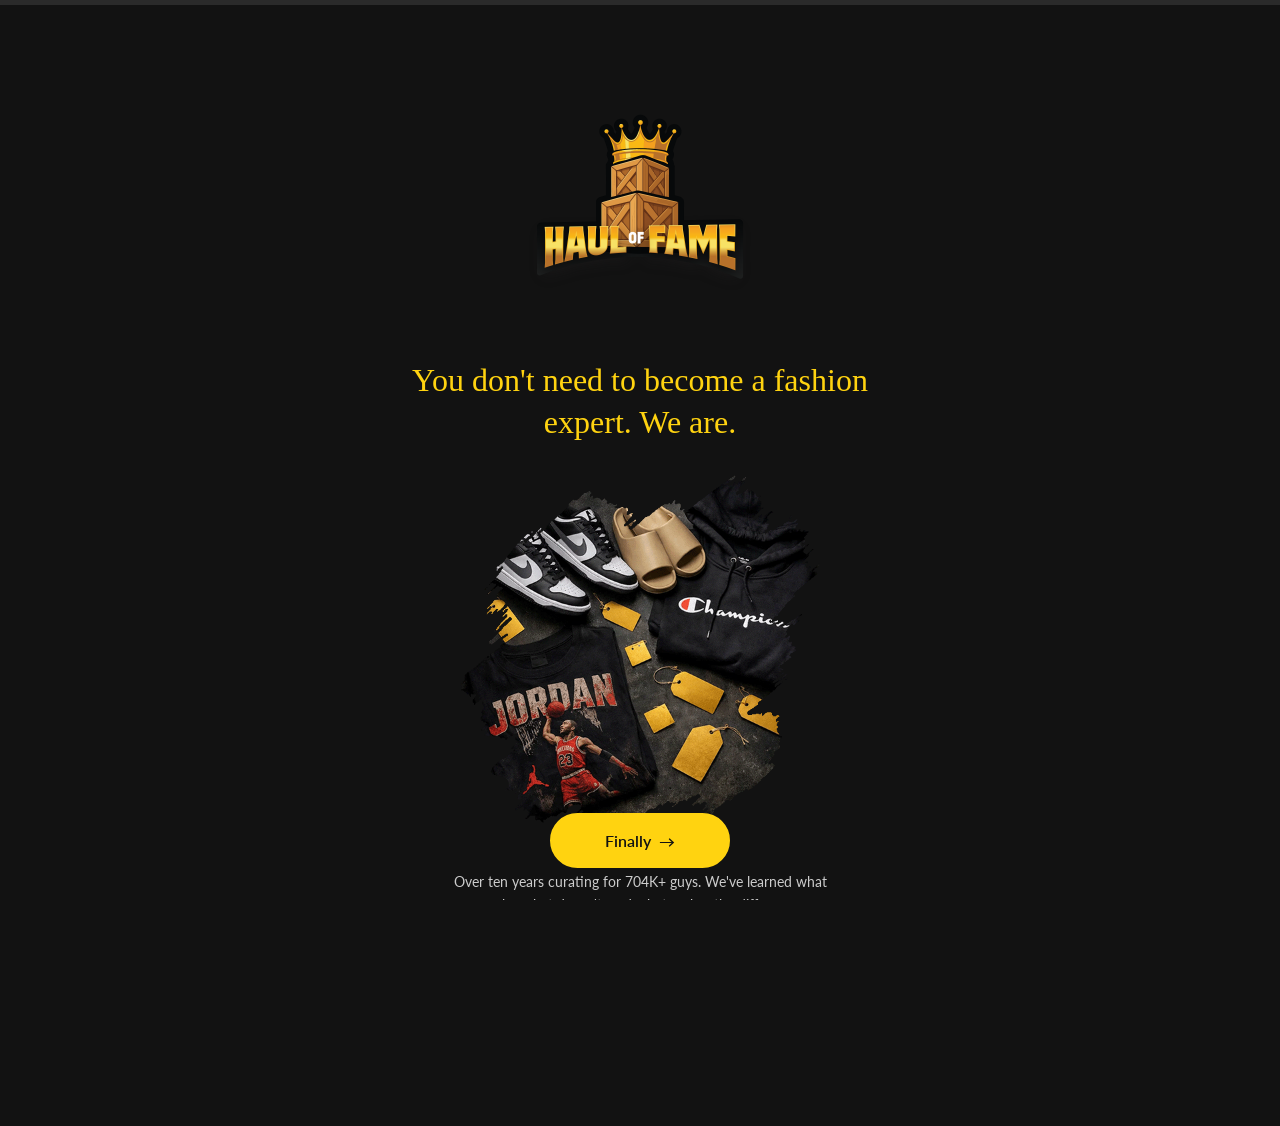
==== commit 2d7cde6b: "Quiz: image animations, sizing fixes, email validation, URL slug rebrand - Replace quiz image placeh" ====
--- a/quiz.html
+++ b/quiz.html
@@ -35,7 +35,7 @@
     <!-- ============================================
          STEP 0: INTRO CAROUSEL (6 slides)
          ============================================ -->
-    <section id="qz-carousel" class="qz-step" data-step="0">
+    <section id="qz-welcome" class="qz-step" data-step="0">
       <div class="qz-step-content">
         <div class="qz-logo"><img src="imgs/Logo_PNG_Colored_HOF.png" alt="Haul of Fame" /></div>
         <div id="qz-carousel-swiper" class="swiper">
@@ -45,7 +45,7 @@
             <div class="swiper-slide">
               <h1 class="qz-headline">You don't need to become a fashion expert. We are.</h1>
               <div class="qz-img-placeholder" id="qz-slide-img-1">
-                <span>Brand Network Image</span>
+                <img src="imgs/cs_1.png" alt="Brand Network" style="width:100%;height:100%;object-fit:cover;border-radius:inherit;" />
               </div>
               <p class="qz-carousel-text">Over ten years curating for 704K+ guys. We've learned what works, what doesn't, and what makes the difference.</p>
             </div>
@@ -54,7 +54,7 @@
             <div class="swiper-slide">
               <h1 class="qz-headline">We Show You Options. You Choose What Ships.</h1>
               <div class="qz-img-placeholder" id="qz-slide-img-2">
-                <span>Clothing Options Image</span>
+                <img src="imgs/cs_2.png" alt="Clothing Options" style="width:100%;height:100%;object-fit:cover;border-radius:inherit;" />
               </div>
               <p class="qz-carousel-text">See everything before it ships. Swap anything you don't like.</p>
             </div>
@@ -63,7 +63,7 @@
             <div class="swiper-slide">
               <h1 class="qz-headline">Every Choice You Make Teaches Us More About You.</h1>
               <div class="qz-img-placeholder" id="qz-slide-img-3">
-                <span>Feedback Loop Image</span>
+                <img src="imgs/cs_3.png" alt="Feedback Loop" style="width:100%;height:100%;object-fit:cover;border-radius:inherit;" />
               </div>
               <p class="qz-carousel-text">704K+ guys have taught us patterns. Your feedback makes our recommendations smarter. You get better style, we get better at helping you.</p>
             </div>
@@ -72,7 +72,7 @@
             <div class="swiper-slide">
               <h1 class="qz-headline">Better Style Shouldn't Cost a Fortune or Feel Scary.</h1>
               <div class="qz-img-placeholder" id="qz-slide-img-4">
-                <span>Membership Value Image</span>
+                <img src="imgs/cs_4.png" alt="Membership Value" style="width:100%;height:100%;object-fit:cover;border-radius:inherit;" />
               </div>
               <p class="qz-carousel-text">We cut out middlemen and partner directly with brands, passing the savings to you. Preview everything before it ships. Cancel anytime. You're in complete control.</p>
             </div>
@@ -81,7 +81,7 @@
             <div class="swiper-slide">
               <h1 class="qz-headline">"I Have Nothing to Wear" to "I Always Look Good."</h1>
               <div class="qz-img-placeholder" id="qz-slide-img-5">
-                <span>Before/After Image</span>
+                <img src="imgs/cs_5.png" alt="Before After" style="width:100%;height:100%;object-fit:cover;border-radius:inherit;" />
               </div>
               <p class="qz-carousel-text">Better dates. Better meetings. Better days. When you look good consistently, everything else gets easier.</p>
             </div>
@@ -91,7 +91,7 @@
               <h1 class="qz-headline">Ready to Unlock Your StyleDNA?</h1>
               <p class="qz-subtext" style="margin-bottom:12px;">We've shown you how we help guys look better. Now let's talk about YOU.</p>
               <div class="qz-img-placeholder" id="qz-slide-img-6">
-                <span>StyleDNA Image</span>
+                <img src="imgs/cs_6.png" alt="StyleDNA" style="width:100%;height:100%;object-fit:cover;border-radius:inherit;" />
               </div>
               <p class="qz-carousel-text">These questions help us know what looks good on you - your build, what you like, how you live.</p>
             </div>
@@ -106,7 +106,7 @@
     <!-- ============================================
          STEP 1: Q1 - What matters most?
          ============================================ -->
-    <section id="qz-q1" class="qz-step" data-step="1">
+    <section id="qz-motivation" class="qz-step" data-step="1">
       <div class="qz-step-content">
         <h1 class="qz-headline">You're here for a reason &mdash; better style, better fit, or better value.</h1>
         <h2 class="qz-question-label">What matters most to you?</h2>
@@ -123,7 +123,7 @@
     <!-- ============================================
          STEP 2: Q2 - Primary style
          ============================================ -->
-    <section id="qz-q2" class="qz-step" data-step="2">
+    <section id="qz-signal" class="qz-step" data-step="2">
       <div class="qz-step-content">
         <h1 class="qz-headline">Your style is a signal.</h1>
         <p class="qz-subtext">It doesn't just reflect who you are &mdash; it trains people how to treat you. We help you send the right signal, without the stress of figuring it out alone.</p>
@@ -149,32 +149,41 @@
     <!-- ============================================
          STEP 3: COMPLIMENT
          ============================================ -->
-    <section id="qz-compliment" class="qz-step" data-step="3">
+    <section id="qz-confidence" class="qz-step" data-step="3">
       <div class="qz-step-content">
         <h1 class="qz-headline">Great choice &mdash; style is personal, but confidence is universal.</h1>
 
         <!-- Streetwear variant -->
         <div class="qz-compliment-variant" data-style="streetwear">
-          <div class="qz-img-placeholder" style="aspect-ratio:4/3;">
-            <span>Streetwear Models Image</span>
-          </div>
-          <h2 class="qz-question-label" style="margin-top:16px;">STREETWEAR</h2>
+          <div id="div-compliment-stack" class="qz-tip-stack" style="position:relative; width:100%; max-width:600px; aspect-ratio:1/1; margin:0 auto; overflow:visible;">
+            <img src="imgs/QZ_tip1.png" alt="Streetwear Style 1" class="qz-tip-drop" style="position:absolute; width:100%; border-radius:12px; opacity:0; transform:translateY(-80px); z-index:1;" />
+            <img src="imgs/QZ_tip2.png" alt="Streetwear Style 2" class="qz-tip-drop" style="position:absolute; width:100%; border-radius:12px; opacity:0; transform:translateY(-80px); z-index:2;" />
+            <img src="imgs/QZ_tip3.png" alt="Streetwear Style 3" class="qz-tip-drop" style="position:absolute; width:100%; border-radius:12px; opacity:0; transform:translateY(-80px); z-index:3;" />
+            <img src="imgs/QZ_tip4.png" alt="Streetwear Style 4" class="qz-tip-drop" style="position:absolute; width:100%; border-radius:12px; opacity:0; transform:translateY(-80px); z-index:4;" />
+          </div>
+          <h2 class="qz-question-label" style="margin-top:32px; position:relative; z-index:5;">STREETWEAR</h2>
         </div>
 
         <!-- Contemporary variant -->
         <div class="qz-compliment-variant" data-style="contemporary" style="display:none;">
-          <div class="qz-img-placeholder" style="aspect-ratio:4/3;">
-            <span>Contemporary Models Image</span>
-          </div>
-          <h2 class="qz-question-label" style="margin-top:16px;">CONTEMPORARY</h2>
+          <div id="div-compliment-stack-cont" class="qz-tip-stack" style="position:relative; width:100%; max-width:600px; aspect-ratio:1/1; margin:0 auto; overflow:visible;">
+            <img src="imgs/QZ_tip3.png" alt="Contemporary Style 1" class="qz-tip-drop" style="position:absolute; width:100%; border-radius:12px; opacity:0; transform:translateY(-80px); z-index:1;" />
+            <img src="imgs/QZ_tip4.png" alt="Contemporary Style 2" class="qz-tip-drop" style="position:absolute; width:100%; border-radius:12px; opacity:0; transform:translateY(-80px); z-index:2;" />
+            <img src="imgs/QZ_tip1.png" alt="Contemporary Style 3" class="qz-tip-drop" style="position:absolute; width:100%; border-radius:12px; opacity:0; transform:translateY(-80px); z-index:3;" />
+            <img src="imgs/QZ_tip2.png" alt="Contemporary Style 4" class="qz-tip-drop" style="position:absolute; width:100%; border-radius:12px; opacity:0; transform:translateY(-80px); z-index:4;" />
+          </div>
+          <h2 class="qz-question-label" style="margin-top:32px; position:relative; z-index:5;">CONTEMPORARY</h2>
         </div>
 
         <!-- Heritage variant -->
         <div class="qz-compliment-variant" data-style="heritage" style="display:none;">
-          <div class="qz-img-placeholder" style="aspect-ratio:4/3;">
-            <span>Heritage Models Image</span>
-          </div>
-          <h2 class="qz-question-label" style="margin-top:16px;">HERITAGE</h2>
+          <div id="div-compliment-stack-her" class="qz-tip-stack" style="position:relative; width:100%; max-width:600px; aspect-ratio:1/1; margin:0 auto; overflow:visible;">
+            <img src="imgs/QZ_tip2.png" alt="Heritage Style 1" class="qz-tip-drop" style="position:absolute; width:100%; border-radius:12px; opacity:0; transform:translateY(-80px); z-index:1;" />
+            <img src="imgs/QZ_tip1.png" alt="Heritage Style 2" class="qz-tip-drop" style="position:absolute; width:100%; border-radius:12px; opacity:0; transform:translateY(-80px); z-index:2;" />
+            <img src="imgs/QZ_tip4.png" alt="Heritage Style 3" class="qz-tip-drop" style="position:absolute; width:100%; border-radius:12px; opacity:0; transform:translateY(-80px); z-index:3;" />
+            <img src="imgs/QZ_tip3.png" alt="Heritage Style 4" class="qz-tip-drop" style="position:absolute; width:100%; border-radius:12px; opacity:0; transform:translateY(-80px); z-index:4;" />
+          </div>
+          <h2 class="qz-question-label" style="margin-top:32px; position:relative; z-index:5;">HERITAGE</h2>
         </div>
 
         <p class="qz-subtext">We've styled over 1 million boxes, and here's what we've learned: The #1 reason members stick around? The fit. When it fits right, it feels right. And when you feel right, you show up different.</p>
@@ -185,7 +194,7 @@
     <!-- ============================================
          STEP 4: Q3 - Bottoms fit
          ============================================ -->
-    <section id="qz-q3" class="qz-step" data-step="4">
+    <section id="qz-silhouette" class="qz-step" data-step="4">
       <div class="qz-step-content">
         <h1 class="qz-headline">Fit is quiet status.</h1>
         <p class="qz-subtext">Fit isn't just about comfort, it's about how you show up. When it's right, people notice &mdash; even if they don't know why.</p>
@@ -211,7 +220,7 @@
     <!-- ============================================
          STEP 5: Q4 - Colors
          ============================================ -->
-    <section id="qz-q4" class="qz-step" data-step="5">
+    <section id="qz-energy" class="qz-step" data-step="5">
       <div class="qz-step-content">
         <h1 class="qz-headline">Colors carry energy.</h1>
         <p class="qz-subtext">Every color carries a vibe. Neutrals blend in. Bolds stand out. The right mix? That's how people remember you.</p>
@@ -237,7 +246,7 @@
     <!-- ============================================
          STEP 6: Q5 - Designs
          ============================================ -->
-    <section id="qz-q5" class="qz-step" data-step="6">
+    <section id="qz-expression" class="qz-step" data-step="6">
       <div class="qz-step-content">
         <h1 class="qz-headline">Designs say what you're about &mdash; without saying a word.</h1>
         <h2 class="qz-question-label">What kind of designs feel most like you?</h2>
@@ -262,12 +271,14 @@
     <!-- ============================================
          STEP 7: TIP 1
          ============================================ -->
-    <section id="qz-tip1" class="qz-step" data-step="7">
+    <section id="qz-checkpoint" class="qz-step" data-step="7">
       <div class="qz-step-content">
         <h1 class="qz-headline">Color. Design. Fit. Check.</h1>
+        <img id="img-qz-tip6" src="imgs/QZ_tip6.png" alt="Style Tip" style="width:100%; max-width:400px; display:block; margin:20px auto; border-radius:12px;" />
         <p class="qz-subtext">93% of members say the main reason they stay is because we nail the fit. A perfect fit = confidence, energy, vibes.</p>
-        <div class="qz-img-placeholder" style="max-width:300px; aspect-ratio:3/4;">
-          <span>Tip Photo 1</span>
+        <div id="div-tip1-stack" class="qz-tip-stack" style="position:relative; max-width:300px; aspect-ratio:3/4; margin:20px auto;">
+          <img id="img-tip1-first" src="imgs/QZ_tip1.png" alt="Tip 1" class="qz-tip-drop" style="position:absolute; width:100%; border-radius:12px; opacity:0; transform:translateY(-80px); z-index:2;" />
+          <img id="img-tip1-second" src="imgs/QZ_tip2.png" alt="Tip 2" class="qz-tip-drop" style="position:absolute; width:90%; left:5%; top:8%; border-radius:12px; opacity:0; transform:translateY(-80px); z-index:1;" />
         </div>
       </div>
       <button class="qz-btn-primary qz-btn-next">Next <span class="qz-arrow">&rarr;</span></button>
@@ -276,7 +287,7 @@
     <!-- ============================================
          STEP 8: Q6 - Top size
          ============================================ -->
-    <section id="qz-q6" class="qz-step" data-step="8">
+    <section id="qz-comfort" class="qz-step" data-step="8">
       <div class="qz-step-content">
         <h1 class="qz-headline">Fit isn't just comfort &mdash; it's competence.</h1>
         <p class="qz-subtext">We fine-tune each piece to help you feel sharper, stronger, and ready to move. Literally.</p>
@@ -297,7 +308,7 @@
     <!-- ============================================
          STEP 9: Q7 - Waist + Pant length
          ============================================ -->
-    <section id="qz-q7" class="qz-step" data-step="9">
+    <section id="qz-proportion" class="qz-step" data-step="9">
       <div class="qz-step-content">
         <h1 class="qz-headline">People feel when your fit is off.</h1>
         <p class="qz-subtext">We fix that. Because quiet confidence starts with pants that actually fit.</p>
@@ -331,7 +342,7 @@
     <!-- ============================================
          STEP 10: Q8 - Shoe size
          ============================================ -->
-    <section id="qz-q8" class="qz-step" data-step="10">
+    <section id="qz-finish" class="qz-step" data-step="10">
       <div class="qz-step-content">
         <h1 class="qz-headline">Your shoes finish the story.</h1>
         <p class="qz-subtext">We help you build full fits &mdash; not half-baked looks.</p>
@@ -359,7 +370,7 @@
     <!-- ============================================
          STEP 11: Q9 - Height + Weight sliders
          ============================================ -->
-    <section id="qz-q9" class="qz-step" data-step="11">
+    <section id="qz-blueprint" class="qz-step" data-step="11">
       <div class="qz-step-content">
         <h1 class="qz-headline">Brands use size charts &mdash; we use your measurements.</h1>
         <p class="qz-subtext">So you get what actually fits.</p>
@@ -390,12 +401,12 @@
     <!-- ============================================
          STEP 12: TIP 2
          ============================================ -->
-    <section id="qz-tip2" class="qz-step" data-step="12">
+    <section id="qz-precision" class="qz-step" data-step="12">
       <div class="qz-step-content">
         <h1 class="qz-headline">One size doesn't fit all.</h1>
         <p class="qz-subtext">Forget the guesswork. We build boxes to fit you &mdash; not a generic chart. The result? More wears, fewer regrets.</p>
-        <div class="qz-img-placeholder" style="max-width:300px; aspect-ratio:3/4;">
-          <span>Tip Photo 2</span>
+        <div class="qz-img-placeholder" style="max-width:700px; background:transparent; border:none; overflow:visible; aspect-ratio:auto;">
+          <img src="imgs/QZ_tip5.png" alt="Fit Tip" style="width:100%; height:auto; object-fit:contain; border-radius:0;" />
         </div>
       </div>
       <button class="qz-btn-primary qz-btn-next">Next <span class="qz-arrow">&rarr;</span></button>
@@ -404,7 +415,7 @@
     <!-- ============================================
          STEP 13: Q10 - Brand selection
          ============================================ -->
-    <section id="qz-q10" class="qz-step" data-step="13">
+    <section id="qz-premium" class="qz-step" data-step="13">
       <div class="qz-step-content">
         <h1 class="qz-headline">Get premium brands &mdash; for half the price.</h1>
         <p class="qz-subtext">Because flexing smart is better than flexing loud.</p>
@@ -463,13 +474,13 @@
     <!-- ============================================
          STEP 14: Q11 - Email
          ============================================ -->
-    <section id="qz-q11" class="qz-step" data-step="14">
+    <section id="qz-connect" class="qz-step" data-step="14">
       <div class="qz-step-content">
         <h1 class="qz-headline">Let's lock in your style journey.</h1>
         <p class="qz-subtext">We send secret drops, early access, and box upgrades. If you're serious about leveling-up, this is how you stay one step ahead.</p>
         <h2 class="qz-question-label">What's your email?</h2>
         <div class="qz-input-group">
-          <input type="email" class="qz-input" id="qz-email-input" placeholder="Your email" autocomplete="email" />
+          <input type="email" class="qz-input" id="qz-email-input" placeholder="Your email" autocomplete="email" required />
           <p class="qz-input-error-msg" id="qz-email-error">Please enter a valid email address.</p>
         </div>
       </div>
@@ -479,7 +490,7 @@
     <!-- ============================================
          STEP 15: Q12 - Phone (optional)
          ============================================ -->
-    <section id="qz-q12" class="qz-step" data-step="15">
+    <section id="qz-vip" class="qz-step" data-step="15">
       <div class="qz-step-content">
         <h1 class="qz-headline">Unlock VIP Mode</h1>
         <p class="qz-subtext">Get text notifications about new brands, exclusives, member perks, promotions and more.</p>
@@ -501,7 +512,7 @@
     <!-- ============================================
          STEP 16: Q13 - Birthday (optional)
          ============================================ -->
-    <section id="qz-q13" class="qz-step" data-step="16">
+    <section id="qz-upgrade" class="qz-step" data-step="16">
       <div class="qz-step-content">
         <h1 class="qz-headline">Your Fit Day, Upgraded</h1>
         <p class="qz-subtext">Stylists remember birthdays. Give us a reason to surprise you. Being well-dressed should come with perks.</p>
@@ -520,11 +531,11 @@
     <!-- ============================================
          STEP 17: SUMMARY - StyleDNA
          ============================================ -->
-    <section id="qz-summary" class="qz-step" data-step="17">
+    <section id="qz-results" class="qz-step" data-step="17">
       <div class="qz-step-content">
         <div class="qz-summary-card">
           <!-- Hero -->
-          <div class="qz-summary-hero">
+          <div class="qz-summary-hero" style="background: url('imgs/QZ_summary1.png') center/cover no-repeat;">
             <div>
               <p class="qz-summary-hero-label">YOU ARE</p>
               <h1 class="qz-summary-archetype" id="qz-summary-archetype-name">The Architect</h1>
--- a/css/quiz.css
+++ b/css/quiz.css
@@ -597,6 +597,48 @@
   border-radius: 12px;
 }
 
+/* Carousel slide images: transparent container, no border */
+[id^="qz-slide-img-"] {
+  background: transparent;
+  border: none;
+}
+
+/* Tip drop-stacking animation */
+@keyframes tipDrop {
+  0% { opacity: 0; transform: translateY(-80px) rotate(-3deg); }
+  60% { opacity: 1; transform: translateY(8px) rotate(1deg); }
+  80% { transform: translateY(-3px) rotate(0deg); }
+  100% { opacity: 1; transform: translateY(0) rotate(0deg); }
+}
+
+.qz-tip-drop.animate {
+  animation: tipDrop 0.6s cubic-bezier(0.34, 1.56, 0.64, 1) forwards;
+}
+
+/* Compliment section: wider content to fit 600px images */
+#qz-confidence .qz-step-content {
+  max-width: 640px;
+}
+
+.qz-compliment-variant {
+  width: 100%;
+  max-width: 600px;
+}
+
+/* Tighten gap between image stack and label/text */
+.qz-compliment-variant .qz-question-label {
+  margin-top: 12px !important;
+}
+
+#qz-confidence .qz-subtext {
+  margin-top: 8px;
+}
+
+/* Tip 2: wider content for 700px circle image */
+#qz-precision .qz-step-content {
+  max-width: 740px;
+}
+
 /* Tip/Compliment images */
 .qz-feature-img {
   width: 100%;
@@ -607,13 +649,13 @@
 }
 
 /* --- Carousel (Swiper overrides) --- */
-#qz-carousel .swiper {
+#qz-welcome .swiper {
   width: 100%;
   max-width: var(--qz-max-width);
   overflow: hidden;
 }
 
-#qz-carousel .swiper-slide {
+#qz-welcome .swiper-slide {
   display: flex;
   flex-direction: column;
   align-items: center;
@@ -621,22 +663,22 @@
   padding: 0 8px;
 }
 
-#qz-carousel .swiper-pagination {
+#qz-welcome .swiper-pagination {
   position: relative;
   bottom: auto;
   margin-top: 24px;
 }
 
-#qz-carousel .swiper-pagination-bullet {
+#qz-welcome .swiper-pagination-bullet {
   background: var(--qz-border);
   opacity: 1;
 }
 
-#qz-carousel .swiper-pagination-bullet-active {
-  background: var(--qz-accent);
-}
-
-#qz-carousel .qz-carousel-text {
+#qz-welcome .swiper-pagination-bullet-active {
+  background: var(--qz-accent);
+}
+
+#qz-welcome .qz-carousel-text {
   font-size: 14px;
   color: var(--qz-text-light);
   line-height: 1.6;
@@ -649,7 +691,7 @@
   width: 100%;
   max-width: var(--qz-max-width);
   background: var(--qz-card-bg);
-  border: 1px solid var(--qz-border);
+  border: none;
   border-radius: 16px;
   overflow: hidden;
 }
